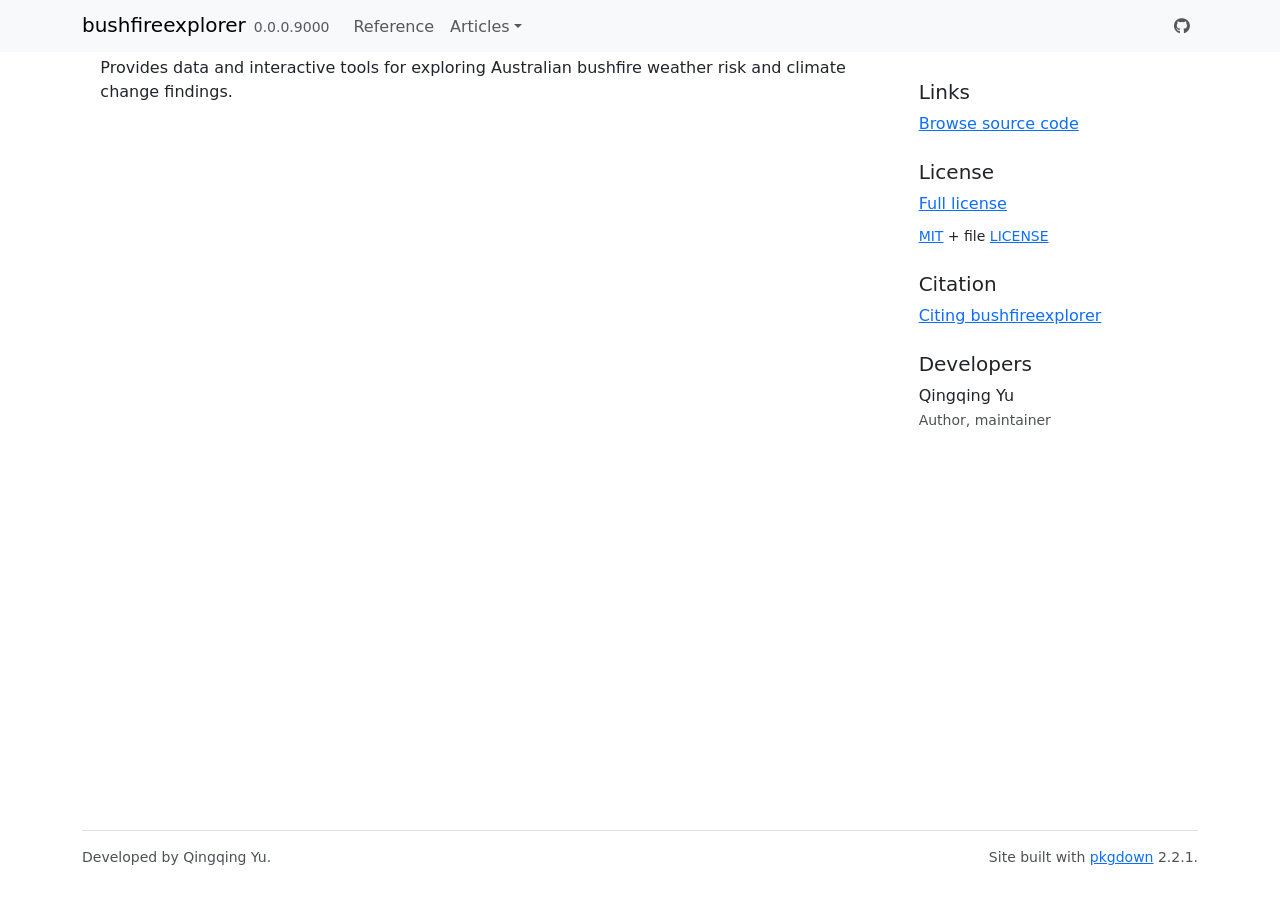
==== docs/index.html @ 9936b0f5 "Build pkgdown documentation website" ====
<!DOCTYPE html>
<!-- Generated by pkgdown: do not edit by hand --><html lang="en">
<head>
<meta http-equiv="Content-Type" content="text/html; charset=UTF-8">
<meta charset="utf-8">
<meta http-equiv="X-UA-Compatible" content="IE=edge">
<meta name="viewport" content="width=device-width, initial-scale=1, shrink-to-fit=no">
<title>Australian Bushfire Weather Risk Explorer • bushfireexplorer</title>
<script src="deps/jquery-3.6.0/jquery-3.6.0.min.js"></script><meta name="viewport" content="width=device-width, initial-scale=1, shrink-to-fit=no">
<link href="deps/bootstrap-5.3.1/bootstrap.min.css" rel="stylesheet">
<script src="deps/bootstrap-5.3.1/bootstrap.bundle.min.js"></script><link href="deps/font-awesome-6.5.2/css/all.min.css" rel="stylesheet">
<link href="deps/font-awesome-6.5.2/css/v4-shims.min.css" rel="stylesheet">
<script src="deps/headroom-0.11.0/headroom.min.js"></script><script src="deps/headroom-0.11.0/jQuery.headroom.min.js"></script><script src="deps/bootstrap-toc-1.0.1/bootstrap-toc.min.js"></script><script src="deps/clipboard.js-2.0.11/clipboard.min.js"></script><script src="deps/search-1.0.0/autocomplete.jquery.min.js"></script><script src="deps/search-1.0.0/fuse.min.js"></script><script src="deps/search-1.0.0/mark.min.js"></script><!-- pkgdown --><script src="pkgdown.js"></script><meta property="og:title" content="Australian Bushfire Weather Risk Explorer">
<meta name="description" content="Provides data and interactive tools for exploring Australian bushfire weather risk and climate change findings.">
<meta property="og:description" content="Provides data and interactive tools for exploring Australian bushfire weather risk and climate change findings.">
</head>
<body>
    <a href="#main" class="visually-hidden-focusable">Skip to contents</a>


    <nav class="navbar navbar-expand-lg fixed-top bg-light" data-bs-theme="light" aria-label="Site navigation"><div class="container">

    <a class="navbar-brand me-2" href="index.html">bushfireexplorer</a>

    <small class="nav-text text-muted me-auto" data-bs-toggle="tooltip" data-bs-placement="bottom" title="">0.0.0.9000</small>


    <button class="navbar-toggler" type="button" data-bs-toggle="collapse" data-bs-target="#navbar" aria-controls="navbar" aria-expanded="false" aria-label="Toggle navigation">
      <span class="navbar-toggler-icon"></span>
    </button>

    <div id="navbar" class="collapse navbar-collapse ms-3">
      <ul class="navbar-nav me-auto">
<li class="nav-item"><a class="nav-link" href="reference/index.html">Reference</a></li>
<li class="nav-item dropdown">
  <button class="nav-link dropdown-toggle" type="button" id="dropdown-articles" data-bs-toggle="dropdown" aria-expanded="false" aria-haspopup="true">Articles</button>
  <ul class="dropdown-menu" aria-labelledby="dropdown-articles">
<li><a class="dropdown-item" href="articles/exploring-bushfire-risk.html">Exploring Australian Bushfire Weather Risk</a></li>
  </ul>
</li>
      </ul>
<ul class="navbar-nav">
<li class="nav-item"><a class="external-link nav-link" href="https://github.com/ETC5523-2026/etc5523-assignment-4-qyuu0033-design" aria-label="GitHub"><span class="fa fa-github"></span></a></li>
      </ul>
</div>


  </div>
</nav><div class="container template-home">
<div class="row">
  <main id="main" class="col-md-9">
Provides data and interactive tools for exploring Australian bushfire weather risk and climate change findings.
  </main><aside class="col-md-3"><div class="links">
<h2 data-toc-skip>Links</h2>
<ul class="list-unstyled">
<li><a href="https://github.com/ETC5523-2026/etc5523-assignment-4-qyuu0033-design/" class="external-link">Browse source code</a></li>
</ul>
</div>

<div class="license">
<h2 data-toc-skip>License</h2>
<ul class="list-unstyled">
<li><a href="LICENSE.html">Full license</a></li>
<li><small><a href="https://opensource.org/licenses/mit-license.php" class="external-link">MIT</a> + file <a href="LICENSE-text.html">LICENSE</a></small></li>
</ul>
</div>


<div class="citation">
<h2 data-toc-skip>Citation</h2>
<ul class="list-unstyled">
<li><a href="authors.html#citation">Citing bushfireexplorer</a></li>
</ul>
</div>

<div class="developers">
<h2 data-toc-skip>Developers</h2>
<ul class="list-unstyled">
<li>Qingqing Yu <br><small class="roles"> Author, maintainer </small>   </li>
</ul>
</div>



  </aside>
</div>


    <footer><div class="pkgdown-footer-left">
  <p>Developed by Qingqing Yu.</p>
</div>

<div class="pkgdown-footer-right">
  <p>Site built with <a href="https://pkgdown.r-lib.org/" class="external-link">pkgdown</a> 2.2.1.</p>
</div>

    </footer>
</div>





  </body>
</html>
---- docs/deps/font-awesome-6.5.2/css/v4-shims.min.css ----
/*!
 * Font Awesome Free 6.5.2 by @fontawesome - https://fontawesome.com
 * License - https://fontawesome.com/license/free (Icons: CC BY 4.0, Fonts: SIL OFL 1.1, Code: MIT License)
 * Copyright 2024 Fonticons, Inc.
 */
.fa.fa-glass:before{content:"\f000"}.fa.fa-envelope-o{font-family:"Font Awesome 6 Free";font-weight:400}.fa.fa-envelope-o:before{content:"\f0e0"}.fa.fa-star-o{font-family:"Font Awesome 6 Free";font-weight:400}.fa.fa-star-o:before{content:"\f005"}.fa.fa-close:before,.fa.fa-remove:before{content:"\f00d"}.fa.fa-gear:before{content:"\f013"}.fa.fa-trash-o{font-family:"Font Awesome 6 Free";font-weight:400}.fa.fa-trash-o:before{content:"\f2ed"}.fa.fa-home:before{content:"\f015"}.fa.fa-file-o{font-family:"Font Awesome 6 Free";font-weight:400}.fa.fa-file-o:before{content:"\f15b"}.fa.fa-clock-o{font-family:"Font Awesome 6 Free";font-weight:400}.fa.fa-clock-o:before{content:"\f017"}.fa.fa-arrow-circle-o-down{font-family:"Font Awesome 6 Free";font-weight:400}.fa.fa-arrow-circle-o-down:before{content:"\f358"}.fa.fa-arrow-circle-o-up{font-family:"Font Awesome 6 Free";font-weight:400}.fa.fa-arrow-circle-o-up:before{content:"\f35b"}.fa.fa-play-circle-o{font-family:"Font Awesome 6 Free";font-weight:400}.fa.fa-play-circle-o:before{content:"\f144"}.fa.fa-repeat:before,.fa.fa-rotate-right:before{content:"\f01e"}.fa.fa-refresh:before{content:"\f021"}.fa.fa-list-alt{font-family:"Font Awesome 6 Free";font-weight:400}.fa.fa-list-alt:before{content:"\f022"}.fa.fa-dedent:before{content:"\f03b"}.fa.fa-video-camera:before{content:"\f03d"}.fa.fa-picture-o{font-family:"Font Awesome 6 Free";font-weight:400}.fa.fa-picture-o:before{content:"\f03e"}.fa.fa-photo{font-family:"Font Awesome 6 Free";font-weight:400}.fa.fa-photo:before{content:"\f03e"}.fa.fa-image{font-family:"Font Awesome 6 Free";font-weight:400}.fa.fa-image:before{content:"\f03e"}.fa.fa-map-marker:before{content:"\f3c5"}.fa.fa-pencil-square-o{font-family:"Font Awesome 6 Free";font-weight:400}.fa.fa-pencil-square-o:before{content:"\f044"}.fa.fa-edit{font-family:"Font Awesome 6 Free";font-weight:400}.fa.fa-edit:before{content:"\f044"}.fa.fa-share-square-o:before{content:"\f14d"}.fa.fa-check-square-o{font-family:"Font Awesome 6 Free";font-weight:400}.fa.fa-check-square-o:before{content:"\f14a"}.fa.fa-arrows:before{content:"\f0b2"}.fa.fa-times-circle-o{font-family:"Font Awesome 6 Free";font-weight:400}.fa.fa-times-circle-o:before{content:"\f057"}.fa.fa-check-circle-o{font-family:"Font Awesome 6 Free";font-weight:400}.fa.fa-check-circle-o:before{content:"\f058"}.fa.fa-mail-forward:before{content:"\f064"}.fa.fa-expand:before{content:"\f424"}.fa.fa-compress:before{content:"\f422"}.fa.fa-eye,.fa.fa-eye-slash{font-family:"Font Awesome 6 Free";font-weight:400}.fa.fa-warning:before{content:"\f071"}.fa.fa-calendar:before{content:"\f073"}.fa.fa-arrows-v:before{content:"\f338"}.fa.fa-arrows-h:before{content:"\f337"}.fa.fa-bar-chart-o:before,.fa.fa-bar-chart:before{content:"\e0e3"}.fa.fa-twitter-square{font-family:"Font Awesome 6 Brands";font-weight:400}.fa.fa-twitter-square:before{content:"\f081"}.fa.fa-facebook-square{font-family:"Font Awesome 6 Brands";font-weight:400}.fa.fa-facebook-square:before{content:"\f082"}.fa.fa-gears:before{content:"\f085"}.fa.fa-thumbs-o-up{font-family:"Font Awesome 6 Free";font-weight:400}.fa.fa-thumbs-o-up:before{content:"\f164"}.fa.fa-thumbs-o-down{font-family:"Font Awesome 6 Free";font-weight:400}.fa.fa-thumbs-o-down:before{content:"\f165"}.fa.fa-heart-o{font-family:"Font Awesome 6 Free";font-weight:400}.fa.fa-heart-o:before{content:"\f004"}.fa.fa-sign-out:before{content:"\f2f5"}.fa.fa-linkedin-square{font-family:"Font Awesome 6 Brands";font-weight:400}.fa.fa-linkedin-square:before{content:"\f08c"}.fa.fa-thumb-tack:before{content:"\f08d"}.fa.fa-external-link:before{content:"\f35d"}.fa.fa-sign-in:before{content:"\f2f6"}.fa.fa-github-square{font-family:"Font Awesome 6 Brands";font-weight:400}.fa.fa-github-square:before{content:"\f092"}.fa.fa-lemon-o{font-family:"Font Awesome 6 Free";font-weight:400}.fa.fa-lemon-o:before{content:"\f094"}.fa.fa-square-o{font-family:"Font Awesome 6 Free";font-weight:400}.fa.fa-square-o:before{content:"\f0c8"}.fa.fa-bookmark-o{font-family:"Font Awesome 6 Free";font-weight:400}.fa.fa-bookmark-o:before{content:"\f02e"}.fa.fa-facebook,.fa.fa-twitter{font-family:"Font Awesome 6 Brands";font-weight:400}.fa.fa-facebook:before{content:"\f39e"}.fa.fa-facebook-f{font-family:"Font Awesome 6 Brands";font-weight:400}.fa.fa-facebook-f:before{content:"\f39e"}.fa.fa-github{font-family:"Font Awesome 6 Brands";font-weight:400}.fa.fa-credit-card{font-family:"Font Awesome 6 Free";font-weight:400}.fa.fa-feed:before{content:"\f09e"}.fa.fa-hdd-o{font-family:"Font Awesome 6 Free";font-weight:400}.fa.fa-hdd-o:before{content:"\f0a0"}.fa.fa-hand-o-right{font-family:"Font Awesome 6 Free";font-weight:400}.fa.fa-hand-o-right:before{content:"\f0a4"}.fa.fa-hand-o-left{font-family:"Font Awesome 6 Free";font-weight:400}.fa.fa-hand-o-left:before{content:"\f0a5"}.fa.fa-hand-o-up{font-family:"Font Awesome 6 Free";font-weight:400}.fa.fa-hand-o-up:before{content:"\f0a6"}.fa.fa-hand-o-down{font-family:"Font Awesome 6 Free";font-weight:400}.fa.fa-hand-o-down:before{content:"\f0a7"}.fa.fa-globe:before{content:"\f57d"}.fa.fa-tasks:before{content:"\f828"}.fa.fa-arrows-alt:before{content:"\f31e"}.fa.fa-group:before{content:"\f0c0"}.fa.fa-chain:before{content:"\f0c1"}.fa.fa-cut:before{content:"\f0c4"}.fa.fa-files-o{font-family:"Font Awesome 6 Free";font-weight:400}.fa.fa-files-o:before{content:"\f0c5"}.fa.fa-floppy-o{font-family:"Font Awesome 6 Free";font-weight:400}.fa.fa-floppy-o:before{content:"\f0c7"}.fa.fa-save{font-family:"Font Awesome 6 Free";font-weight:400}.fa.fa-save:before{content:"\f0c7"}.fa.fa-navicon:before,.fa.fa-reorder:before{content:"\f0c9"}.fa.fa-magic:before{content:"\e2ca"}.fa.fa-pinterest,.fa.fa-pinterest-square{font-family:"Font Awesome 6 Brands";font-weight:400}.fa.fa-pinterest-square:before{content:"\f0d3"}.fa.fa-google-plus-square{font-family:"Font Awesome 6 Brands";font-weight:400}.fa.fa-google-plus-square:before{content:"\f0d4"}.fa.fa-google-plus{font-family:"Font Awesome 6 Brands";font-weight:400}.fa.fa-google-plus:before{content:"\f0d5"}.fa.fa-money:before{content:"\f3d1"}.fa.fa-unsorted:before{content:"\f0dc"}.fa.fa-sort-desc:before{content:"\f0dd"}.fa.fa-sort-asc:before{content:"\f0de"}.fa.fa-linkedin{font-family:"Font Awesome 6 Brands";font-weight:400}.fa.fa-linkedin:before{content:"\f0e1"}.fa.fa-rotate-left:before{content:"\f0e2"}.fa.fa-legal:before{content:"\f0e3"}.fa.fa-dashboard:before,.fa.fa-tachometer:before{content:"\f625"}.fa.fa-comment-o{font-family:"Font Awesome 6 Free";font-weight:400}.fa.fa-comment-o:before{content:"\f075"}.fa.fa-comments-o{font-family:"Font Awesome 6 Free";font-weight:400}.fa.fa-comments-o:before{content:"\f086"}.fa.fa-flash:before{content:"\f0e7"}.fa.fa-clipboard:before{content:"\f0ea"}.fa.fa-lightbulb-o{font-family:"Font Awesome 6 Free";font-weight:400}.fa.fa-lightbulb-o:before{content:"\f0eb"}.fa.fa-exchange:before{content:"\f362"}.fa.fa-cloud-download:before{content:"\f0ed"}.fa.fa-cloud-upload:before{content:"\f0ee"}.fa.fa-bell-o{font-family:"Font Awesome 6 Free";font-weight:400}.fa.fa-bell-o:before{content:"\f0f3"}.fa.fa-cutlery:before{content:"\f2e7"}.fa.fa-file-text-o{font-family:"Font Awesome 6 Free";font-weight:400}.fa.fa-file-text-o:before{content:"\f15c"}.fa.fa-building-o{font-family:"Font Awesome 6 Free";font-weight:400}.fa.fa-building-o:before{content:"\f1ad"}.fa.fa-hospital-o{font-family:"Font Awesome 6 Free";font-weight:400}.fa.fa-hospital-o:before{content:"\f0f8"}.fa.fa-tablet:before{content:"\f3fa"}.fa.fa-mobile-phone:before,.fa.fa-mobile:before{content:"\f3cd"}.fa.fa-circle-o{font-family:"Font Awesome 6 Free";font-weight:400}.fa.fa-circle-o:before{content:"\f111"}.fa.fa-mail-reply:before{content:"\f3e5"}.fa.fa-github-alt{font-family:"Font Awesome 6 Brands";font-weight:400}.fa.fa-folder-o{font-family:"Font Awesome 6 Free";font-weight:400}.fa.fa-folder-o:before{content:"\f07b"}.fa.fa-folder-open-o{font-family:"Font Awesome 6 Free";font-weight:400}.fa.fa-folder-open-o:before{content:"\f07c"}.fa.fa-smile-o{font-family:"Font Awesome 6 Free";font-weight:400}.fa.fa-smile-o:before{content:"\f118"}.fa.fa-frown-o{font-family:"Font Awesome 6 Free";font-weight:400}.fa.fa-frown-o:before{content:"\f119"}.fa.fa-meh-o{font-family:"Font Awesome 6 Free";font-weight:400}.fa.fa-meh-o:before{content:"\f11a"}.fa.fa-keyboard-o{font-family:"Font Awesome 6 Free";font-weight:400}.fa.fa-keyboard-o:before{content:"\f11c"}.fa.fa-flag-o{font-family:"Font Awesome 6 Free";font-weight:400}.fa.fa-flag-o:before{content:"\f024"}.fa.fa-mail-reply-all:before{content:"\f122"}.fa.fa-star-half-o{font-family:"Font Awesome 6 Free";font-weight:400}.fa.fa-star-half-o:before{content:"\f5c0"}.fa.fa-star-half-empty{font-family:"Font Awesome 6 Free";font-weight:400}.fa.fa-star-half-empty:before{content:"\f5c0"}.fa.fa-star-half-full{font-family:"Font Awesome 6 Free";font-weight:400}.fa.fa-star-half-full:before{content:"\f5c0"}.fa.fa-code-fork:before{content:"\f126"}.fa.fa-chain-broken:before,.fa.fa-unlink:before{content:"\f127"}.fa.fa-calendar-o{font-family:"Font Awesome 6 Free";font-weight:400}.fa.fa-calendar-o:before{content:"\f133"}.fa.fa-css3,.fa.fa-html5,.fa.fa-maxcdn{font-family:"Font Awesome 6 Brands";font-weight:400}.fa.fa-unlock-alt:before{content:"\f09c"}.fa.fa-minus-square-o{font-family:"Font Awesome 6 Free";font-weight:400}.fa.fa-minus-square-o:before{content:"\f146"}.fa.fa-level-up:before{content:"\f3bf"}.fa.fa-level-down:before{content:"\f3be"}.fa.fa-pencil-square:before{content:"\f14b"}.fa.fa-external-link-square:before{content:"\f360"}.fa.fa-compass{font-family:"Font Awesome 6 Free";font-weight:400}.fa.fa-caret-square-o-down{font-family:"Font Awesome 6 Free";font-weight:400}.fa.fa-caret-square-o-down:before{content:"\f150"}.fa.fa-toggle-down{font-family:"Font Awesome 6 Free";font-weight:400}.fa.fa-toggle-down:before{content:"\f150"}.fa.fa-caret-square-o-up{font-family:"Font Awesome 6 Free";font-weight:400}.fa.fa-caret-square-o-up:before{content:"\f151"}.fa.fa-toggle-up{font-family:"Font Awesome 6 Free";font-weight:400}.fa.fa-toggle-up:before{content:"\f151"}.fa.fa-caret-square-o-right{font-family:"Font Awesome 6 Free";font-weight:400}.fa.fa-caret-square-o-right:before{content:"\f152"}.fa.fa-toggle-right{font-family:"Font Awesome 6 Free";font-weight:400}.fa.fa-toggle-right:before{content:"\f152"}.fa.fa-eur:before,.fa.fa-euro:before{content:"\f153"}.fa.fa-gbp:before{content:"\f154"}.fa.fa-dollar:before,.fa.fa-usd:before{content:"\24"}.fa.fa-inr:before,.fa.fa-rupee:before{content:"\e1bc"}.fa.fa-cny:before,.fa.fa-jpy:before,.fa.fa-rmb:before,.fa.fa-yen:before{content:"\f157"}.fa.fa-rouble:before,.fa.fa-rub:before,.fa.fa-ruble:before{content:"\f158"}.fa.fa-krw:before,.fa.fa-won:before{content:"\f159"}.fa.fa-bitcoin,.fa.fa-btc{font-family:"Font Awesome 6 Brands";font-weight:400}.fa.fa-bitcoin:before{content:"\f15a"}.fa.fa-file-text:before{content:"\f15c"}.fa.fa-sort-alpha-asc:before{content:"\f15d"}.fa.fa-sort-alpha-desc:before{content:"\f881"}.fa.fa-sort-amount-asc:before{content:"\f884"}.fa.fa-sort-amount-desc:before{content:"\f160"}.fa.fa-sort-numeric-asc:before{content:"\f162"}.fa.fa-sort-numeric-desc:before{content:"\f886"}.fa.fa-youtube-square{font-family:"Font Awesome 6 Brands";font-weight:400}.fa.fa-youtube-square:before{content:"\f431"}.fa.fa-xing,.fa.fa-xing-square,.fa.fa-youtube{font-family:"Font Awesome 6 Brands";font-weight:400}.fa.fa-xing-square:before{content:"\f169"}.fa.fa-youtube-play{font-family:"Font Awesome 6 Brands";font-weight:400}.fa.fa-youtube-play:before{content:"\f167"}.fa.fa-adn,.fa.fa-bitbucket,.fa.fa-bitbucket-square,.fa.fa-dropbox,.fa.fa-flickr,.fa.fa-instagram,.fa.fa-stack-overflow{font-family:"Font Awesome 6 Brands";font-weight:400}.fa.fa-bitbucket-square:before{content:"\f171"}.fa.fa-tumblr,.fa.fa-tumblr-square{font-family:"Font Awesome 6 Brands";font-weight:400}.fa.fa-tumblr-square:before{content:"\f174"}.fa.fa-long-arrow-down:before{content:"\f309"}.fa.fa-long-arrow-up:before{content:"\f30c"}.fa.fa-long-arrow-left:before{content:"\f30a"}.fa.fa-long-arrow-right:before{content:"\f30b"}.fa.fa-android,.fa.fa-apple,.fa.fa-dribbble,.fa.fa-foursquare,.fa.fa-gittip,.fa.fa-gratipay,.fa.fa-linux,.fa.fa-skype,.fa.fa-trello,.fa.fa-windows{font-family:"Font Awesome 6 Brands";font-weight:400}.fa.fa-gittip:before{content:"\f184"}.fa.fa-sun-o{font-family:"Font Awesome 6 Free";font-weight:400}.fa.fa-sun-o:before{content:"\f185"}.fa.fa-moon-o{font-family:"Font Awesome 6 Free";font-weight:400}.fa.fa-moon-o:before{content:"\f186"}.fa.fa-pagelines,.fa.fa-renren,.fa.fa-stack-exchange,.fa.fa-vk,.fa.fa-weibo{font-family:"Font Awesome 6 Brands";font-weight:400}.fa.fa-arrow-circle-o-right{font-family:"Font Awesome 6 Free";font-weight:400}.fa.fa-arrow-circle-o-right:before{content:"\f35a"}.fa.fa-arrow-circle-o-left{font-family:"Font Awesome 6 Free";font-weight:400}.fa.fa-arrow-circle-o-left:before{content:"\f359"}.fa.fa-caret-square-o-left{font-family:"Font Awesome 6 Free";font-weight:400}.fa.fa-caret-square-o-left:before{content:"\f191"}.fa.fa-toggle-left{font-family:"Font Awesome 6 Free";font-weight:400}.fa.fa-toggle-left:before{content:"\f191"}.fa.fa-dot-circle-o{font-family:"Font Awesome 6 Free";font-weight:400}.fa.fa-dot-circle-o:before{content:"\f192"}.fa.fa-vimeo-square{font-family:"Font Awesome 6 Brands";font-weight:400}.fa.fa-vimeo-square:before{content:"\f194"}.fa.fa-try:before,.fa.fa-turkish-lira:before{content:"\e2bb"}.fa.fa-plus-square-o{font-family:"Font Awesome 6 Free";font-weight:400}.fa.fa-plus-square-o:before{content:"\f0fe"}.fa.fa-openid,.fa.fa-slack,.fa.fa-wordpress{font-family:"Font Awesome 6 Brands";font-weight:400}.fa.fa-bank:before,.fa.fa-institution:before{content:"\f19c"}.fa.fa-mortar-board:before{content:"\f19d"}.fa.fa-google,.fa.fa-reddit,.fa.fa-reddit-square,.fa.fa-yahoo{font-family:"Font Awesome 6 Brands";font-weight:400}.fa.fa-reddit-square:before{content:"\f1a2"}.fa.fa-behance,.fa.fa-behance-square,.fa.fa-delicious,.fa.fa-digg,.fa.fa-drupal,.fa.fa-joomla,.fa.fa-pied-piper-alt,.fa.fa-pied-piper-pp,.fa.fa-stumbleupon,.fa.fa-stumbleupon-circle{font-family:"Font Awesome 6 Brands";font-weight:400}.fa.fa-behance-square:before{content:"\f1b5"}.fa.fa-steam,.fa.fa-steam-square{font-family:"Font Awesome 6 Brands";font-weight:400}.fa.fa-steam-square:before{content:"\f1b7"}.fa.fa-automobile:before{content:"\f1b9"}.fa.fa-cab:before{content:"\f1ba"}.fa.fa-deviantart,.fa.fa-soundcloud,.fa.fa-spotify{font-family:"Font Awesome 6 Brands";font-weight:400}.fa.fa-file-pdf-o{font-family:"Font Awesome 6 Free";font-weight:400}.fa.fa-file-pdf-o:before{content:"\f1c1"}.fa.fa-file-word-o{font-family:"Font Awesome 6 Free";font-weight:400}.fa.fa-file-word-o:before{content:"\f1c2"}.fa.fa-file-excel-o{font-family:"Font Awesome 6 Free";font-weight:400}.fa.fa-file-excel-o:before{content:"\f1c3"}.fa.fa-file-powerpoint-o{font-family:"Font Awesome 6 Free";font-weight:400}.fa.fa-file-powerpoint-o:before{content:"\f1c4"}.fa.fa-file-image-o{font-family:"Font Awesome 6 Free";font-weight:400}.fa.fa-file-image-o:before{content:"\f1c5"}.fa.fa-file-photo-o{font-family:"Font Awesome 6 Free";font-weight:400}.fa.fa-file-photo-o:before{content:"\f1c5"}.fa.fa-file-picture-o{font-family:"Font Awesome 6 Free";font-weight:400}.fa.fa-file-picture-o:before{content:"\f1c5"}.fa.fa-file-archive-o{font-family:"Font Awesome 6 Free";font-weight:400}.fa.fa-file-archive-o:before{content:"\f1c6"}.fa.fa-file-zip-o{font-family:"Font Awesome 6 Free";font-weight:400}.fa.fa-file-zip-o:before{content:"\f1c6"}.fa.fa-file-audio-o{font-family:"Font Awesome 6 Free";font-weight:400}.fa.fa-file-audio-o:before{content:"\f1c7"}.fa.fa-file-sound-o{font-family:"Font Awesome 6 Free";font-weight:400}.fa.fa-file-sound-o:before{content:"\f1c7"}.fa.fa-file-video-o{font-family:"Font Awesome 6 Free";font-weight:400}.fa.fa-file-video-o:before{content:"\f1c8"}.fa.fa-file-movie-o{font-family:"Font Awesome 6 Free";font-weight:400}.fa.fa-file-movie-o:before{content:"\f1c8"}.fa.fa-file-code-o{font-family:"Font Awesome 6 Free";font-weight:400}.fa.fa-file-code-o:before{content:"\f1c9"}.fa.fa-codepen,.fa.fa-jsfiddle,.fa.fa-vine{font-family:"Font Awesome 6 Brands";font-weight:400}.fa.fa-life-bouy:before,.fa.fa-life-buoy:before,.fa.fa-life-saver:before,.fa.fa-support:before{content:"\f1cd"}.fa.fa-circle-o-notch:before{content:"\f1ce"}.fa.fa-ra,.fa.fa-rebel{font-family:"Font Awesome 6 Brands";font-weight:400}.fa.fa-ra:before{content:"\f1d0"}.fa.fa-resistance{font-family:"Font Awesome 6 Brands";font-weight:400}.fa.fa-resistance:before{content:"\f1d0"}.fa.fa-empire,.fa.fa-ge{font-family:"Font Awesome 6 Brands";font-weight:400}.fa.fa-ge:before{content:"\f1d1"}.fa.fa-git-square{font-family:"Font Awesome 6 Brands";font-weight:400}.fa.fa-git-square:before{content:"\f1d2"}.fa.fa-git,.fa.fa-hacker-news,.fa.fa-y-combinator-square{font-family:"Font Awesome 6 Brands";font-weight:400}.fa.fa-y-combinator-square:before{content:"\f1d4"}.fa.fa-yc-square{font-family:"Font Awesome 6 Brands";font-weight:400}.fa.fa-yc-square:before{content:"\f1d4"}.fa.fa-qq,.fa.fa-tencent-weibo,.fa.fa-wechat,.fa.fa-weixin{font-family:"Font Awesome 6 Brands";font-weight:400}.fa.fa-wechat:before{content:"\f1d7"}.fa.fa-send:before{content:"\f1d8"}.fa.fa-paper-plane-o{font-family:"Font Awesome 6 Free";font-weight:400}.fa.fa-paper-plane-o:before{content:"\f1d8"}.fa.fa-send-o{font-family:"Font Awesome 6 Free";font-weight:400}.fa.fa-send-o:before{content:"\f1d8"}.fa.fa-circle-thin{font-family:"Font Awesome 6 Free";font-weight:400}.fa.fa-circle-thin:before{content:"\f111"}.fa.fa-header:before{content:"\f1dc"}.fa.fa-futbol-o{font-family:"Font Awesome 6 Free";font-weight:400}.fa.fa-futbol-o:before{content:"\f1e3"}.fa.fa-soccer-ball-o{font-family:"Font Awesome 6 Free";font-weight:400}.fa.fa-soccer-ball-o:before{content:"\f1e3"}.fa.fa-slideshare,.fa.fa-twitch,.fa.fa-yelp{font-family:"Font Awesome 6 Brands";font-weight:400}.fa.fa-newspaper-o{font-family:"Font Awesome 6 Free";font-weight:400}.fa.fa-newspaper-o:before{content:"\f1ea"}.fa.fa-cc-amex,.fa.fa-cc-discover,.fa.fa-cc-mastercard,.fa.fa-cc-paypal,.fa.fa-cc-stripe,.fa.fa-cc-visa,.fa.fa-google-wallet,.fa.fa-paypal{font-family:"Font Awesome 6 Brands";font-weight:400}.fa.fa-bell-slash-o{font-family:"Font Awesome 6 Free";font-weight:400}.fa.fa-bell-slash-o:before{content:"\f1f6"}.fa.fa-trash:before{content:"\f2ed"}.fa.fa-copyright{font-family:"Font Awesome 6 Free";font-weight:400}.fa.fa-eyedropper:before{content:"\f1fb"}.fa.fa-area-chart:before{content:"\f1fe"}.fa.fa-pie-chart:before{content:"\f200"}.fa.fa-line-chart:before{content:"\f201"}.fa.fa-lastfm,.fa.fa-lastfm-square{font-family:"Font Awesome 6 Brands";font-weight:400}.fa.fa-lastfm-square:before{content:"\f203"}.fa.fa-angellist,.fa.fa-ioxhost{font-family:"Font Awesome 6 Brands";font-weight:400}.fa.fa-cc{font-family:"Font Awesome 6 Free";font-weight:400}.fa.fa-cc:before{content:"\f20a"}.fa.fa-ils:before,.fa.fa-shekel:before,.fa.fa-sheqel:before{content:"\f20b"}.fa.fa-buysellads,.fa.fa-connectdevelop,.fa.fa-dashcube,.fa.fa-forumbee,.fa.fa-leanpub,.fa.fa-sellsy,.fa.fa-shirtsinbulk,.fa.fa-simplybuilt,.fa.fa-skyatlas{font-family:"Font Awesome 6 Brands";font-weight:400}.fa.fa-diamond{font-family:"Font Awesome 6 Free";font-weight:400}.fa.fa-diamond:before{content:"\f3a5"}.fa.fa-intersex:before,.fa.fa-transgender:before{content:"\f224"}.fa.fa-transgender-alt:before{content:"\f225"}.fa.fa-facebook-official{font-family:"Font Awesome 6 Brands";font-weight:400}.fa.fa-facebook-official:before{content:"\f09a"}.fa.fa-pinterest-p,.fa.fa-whatsapp{font-family:"Font Awesome 6 Brands";font-weight:400}.fa.fa-hotel:before{content:"\f236"}.fa.fa-medium,.fa.fa-viacoin,.fa.fa-y-combinator,.fa.fa-yc{font-family:"Font Awesome 6 Brands";font-weight:400}.fa.fa-yc:before{content:"\f23b"}.fa.fa-expeditedssl,.fa.fa-opencart,.fa.fa-optin-monster{font-family:"Font Awesome 6 Brands";font-weight:400}.fa.fa-battery-4:before,.fa.fa-battery:before{content:"\f240"}.fa.fa-battery-3:before{content:"\f241"}.fa.fa-battery-2:before{content:"\f242"}.fa.fa-battery-1:before{content:"\f243"}.fa.fa-battery-0:before{content:"\f244"}.fa.fa-object-group,.fa.fa-object-ungroup,.fa.fa-sticky-note-o{font-family:"Font Awesome 6 Free";font-weight:400}.fa.fa-sticky-note-o:before{content:"\f249"}.fa.fa-cc-diners-club,.fa.fa-cc-jcb{font-family:"Font Awesome 6 Brands";font-weight:400}.fa.fa-clone{font-family:"Font Awesome 6 Free";font-weight:400}.fa.fa-hourglass-o:before{content:"\f254"}.fa.fa-hourglass-1:before{content:"\f251"}.fa.fa-hourglass-2:before{content:"\f252"}.fa.fa-hourglass-3:before{content:"\f253"}.fa.fa-hand-rock-o{font-family:"Font Awesome 6 Free";font-weight:400}.fa.fa-hand-rock-o:before{content:"\f255"}.fa.fa-hand-grab-o{font-family:"Font Awesome 6 Free";font-weight:400}.fa.fa-hand-grab-o:before{content:"\f255"}.fa.fa-hand-paper-o{font-family:"Font Awesome 6 Free";font-weight:400}.fa.fa-hand-paper-o:before{content:"\f256"}.fa.fa-hand-stop-o{font-family:"Font Awesome 6 Free";font-weight:400}.fa.fa-hand-stop-o:before{content:"\f256"}.fa.fa-hand-scissors-o{font-family:"Font Awesome 6 Free";font-weight:400}.fa.fa-hand-scissors-o:before{content:"\f257"}.fa.fa-hand-lizard-o{font-family:"Font Awesome 6 Free";font-weight:400}.fa.fa-hand-lizard-o:before{content:"\f258"}.fa.fa-hand-spock-o{font-family:"Font Awesome 6 Free";font-weight:400}.fa.fa-hand-spock-o:before{content:"\f259"}.fa.fa-hand-pointer-o{font-family:"Font Awesome 6 Free";font-weight:400}.fa.fa-hand-pointer-o:before{content:"\f25a"}.fa.fa-hand-peace-o{font-family:"Font Awesome 6 Free";font-weight:400}.fa.fa-hand-peace-o:before{content:"\f25b"}.fa.fa-registered{font-family:"Font Awesome 6 Free";font-weight:400}.fa.fa-creative-commons,.fa.fa-gg,.fa.fa-gg-circle,.fa.fa-odnoklassniki,.fa.fa-odnoklassniki-square{font-family:"Font Awesome 6 Brands";font-weight:400}.fa.fa-odnoklassniki-square:before{content:"\f264"}.fa.fa-chrome,.fa.fa-firefox,.fa.fa-get-pocket,.fa.fa-internet-explorer,.fa.fa-opera,.fa.fa-safari,.fa.fa-wikipedia-w{font-family:"Font Awesome 6 Brands";font-weight:400}.fa.fa-television:before{content:"\f26c"}.fa.fa-500px,.fa.fa-amazon,.fa.fa-contao{font-family:"Font Awesome 6 Brands";font-weight:400}.fa.fa-calendar-plus-o{font-family:"Font Awesome 6 Free";font-weight:400}.fa.fa-calendar-plus-o:before{content:"\f271"}.fa.fa-calendar-minus-o{font-family:"Font Awesome 6 Free";font-weight:400}.fa.fa-calendar-minus-o:before{content:"\f272"}.fa.fa-calendar-times-o{font-family:"Font Awesome 6 Free";font-weight:400}.fa.fa-calendar-times-o:before{content:"\f273"}.fa.fa-calendar-check-o{font-family:"Font Awesome 6 Free";font-weight:400}.fa.fa-calendar-check-o:before{content:"\f274"}.fa.fa-map-o{font-family:"Font Awesome 6 Free";font-weight:400}.fa.fa-map-o:before{content:"\f279"}.fa.fa-commenting:before{content:"\f4ad"}.fa.fa-commenting-o{font-family:"Font Awesome 6 Free";font-weight:400}.fa.fa-commenting-o:before{content:"\f4ad"}.fa.fa-houzz,.fa.fa-vimeo{font-family:"Font Awesome 6 Brands";font-weight:400}.fa.fa-vimeo:before{content:"\f27d"}.fa.fa-black-tie,.fa.fa-edge,.fa.fa-fonticons,.fa.fa-reddit-alien{font-family:"Font Awesome 6 Brands";font-weight:400}.fa.fa-credit-card-alt:before{content:"\f09d"}.fa.fa-codiepie,.fa.fa-fort-awesome,.fa.fa-mixcloud,.fa.fa-modx,.fa.fa-product-hunt,.fa.fa-scribd,.fa.fa-usb{font-family:"Font Awesome 6 Brands";font-weight:400}.fa.fa-pause-circle-o{font-family:"Font Awesome 6 Free";font-weight:400}.fa.fa-pause-circle-o:before{content:"\f28b"}.fa.fa-stop-circle-o{font-family:"Font Awesome 6 Free";font-weight:400}.fa.fa-stop-circle-o:before{content:"\f28d"}.fa.fa-bluetooth,.fa.fa-bluetooth-b,.fa.fa-envira,.fa.fa-gitlab,.fa.fa-wheelchair-alt,.fa.fa-wpbeginner,.fa.fa-wpforms{font-family:"Font Awesome 6 Brands";font-weight:400}.fa.fa-wheelchair-alt:before{content:"\f368"}.fa.fa-question-circle-o{font-family:"Font Awesome 6 Free";font-weight:400}.fa.fa-question-circle-o:before{content:"\f059"}.fa.fa-volume-control-phone:before{content:"\f2a0"}.fa.fa-asl-interpreting:before{content:"\f2a3"}.fa.fa-deafness:before,.fa.fa-hard-of-hearing:before{content:"\f2a4"}.fa.fa-glide,.fa.fa-glide-g{font-family:"Font Awesome 6 Brands";font-weight:400}.fa.fa-signing:before{content:"\f2a7"}.fa.fa-viadeo,.fa.fa-viadeo-square{font-family:"Font Awesome 6 Brands";font-weight:400}.fa.fa-viadeo-square:before{content:"\f2aa"}.fa.fa-snapchat,.fa.fa-snapchat-ghost{font-family:"Font Awesome 6 Brands";font-weight:400}.fa.fa-snapchat-ghost:before{content:"\f2ab"}.fa.fa-snapchat-square{font-family:"Font Awesome 6 Brands";font-weight:400}.fa.fa-snapchat-square:before{content:"\f2ad"}.fa.fa-first-order,.fa.fa-google-plus-official,.fa.fa-pied-piper,.fa.fa-themeisle,.fa.fa-yoast{font-family:"Font Awesome 6 Brands";font-weight:400}.fa.fa-google-plus-official:before{content:"\f2b3"}.fa.fa-google-plus-circle{font-family:"Font Awesome 6 Brands";font-weight:400}.fa.fa-google-plus-circle:before{content:"\f2b3"}.fa.fa-fa,.fa.fa-font-awesome{font-family:"Font Awesome 6 Brands";font-weight:400}.fa.fa-fa:before{content:"\f2b4"}.fa.fa-handshake-o{font-family:"Font Awesome 6 Free";font-weight:400}.fa.fa-handshake-o:before{content:"\f2b5"}.fa.fa-envelope-open-o{font-family:"Font Awesome 6 Free";font-weight:400}.fa.fa-envelope-open-o:before{content:"\f2b6"}.fa.fa-linode{font-family:"Font Awesome 6 Brands";font-weight:400}.fa.fa-address-book-o{font-family:"Font Awesome 6 Free";font-weight:400}.fa.fa-address-book-o:before{content:"\f2b9"}.fa.fa-vcard:before{content:"\f2bb"}.fa.fa-address-card-o{font-family:"Font Awesome 6 Free";font-weight:400}.fa.fa-address-card-o:before{content:"\f2bb"}.fa.fa-vcard-o{font-family:"Font Awesome 6 Free";font-weight:400}.fa.fa-vcard-o:before{content:"\f2bb"}.fa.fa-user-circle-o{font-family:"Font Awesome 6 Free";font-weight:400}.fa.fa-user-circle-o:before{content:"\f2bd"}.fa.fa-user-o{font-family:"Font Awesome 6 Free";font-weight:400}.fa.fa-user-o:before{content:"\f007"}.fa.fa-id-badge{font-family:"Font Awesome 6 Free";font-weight:400}.fa.fa-drivers-license:before{content:"\f2c2"}.fa.fa-id-card-o{font-family:"Font Awesome 6 Free";font-weight:400}.fa.fa-id-card-o:before{content:"\f2c2"}.fa.fa-drivers-license-o{font-family:"Font Awesome 6 Free";font-weight:400}.fa.fa-drivers-license-o:before{content:"\f2c2"}.fa.fa-free-code-camp,.fa.fa-quora,.fa.fa-telegram{font-family:"Font Awesome 6 Brands";font-weight:400}.fa.fa-thermometer-4:before,.fa.fa-thermometer:before{content:"\f2c7"}.fa.fa-thermometer-3:before{content:"\f2c8"}.fa.fa-thermometer-2:before{content:"\f2c9"}.fa.fa-thermometer-1:before{content:"\f2ca"}.fa.fa-thermometer-0:before{content:"\f2cb"}.fa.fa-bathtub:before,.fa.fa-s15:before{content:"\f2cd"}.fa.fa-window-maximize,.fa.fa-window-restore{font-family:"Font Awesome 6 Free";font-weight:400}.fa.fa-times-rectangle:before{content:"\f410"}.fa.fa-window-close-o{font-family:"Font Awesome 6 Free";font-weight:400}.fa.fa-window-close-o:before{content:"\f410"}.fa.fa-times-rectangle-o{font-family:"Font Awesome 6 Free";font-weight:400}.fa.fa-times-rectangle-o:before{content:"\f410"}.fa.fa-bandcamp,.fa.fa-eercast,.fa.fa-etsy,.fa.fa-grav,.fa.fa-imdb,.fa.fa-ravelry{font-family:"Font Awesome 6 Brands";font-weight:400}.fa.fa-eercast:before{content:"\f2da"}.fa.fa-snowflake-o{font-family:"Font Awesome 6 Free";font-weight:400}.fa.fa-snowflake-o:before{content:"\f2dc"}.fa.fa-meetup,.fa.fa-superpowers,.fa.fa-wpexplorer{font-family:"Font Awesome 6 Brands";font-weight:400}
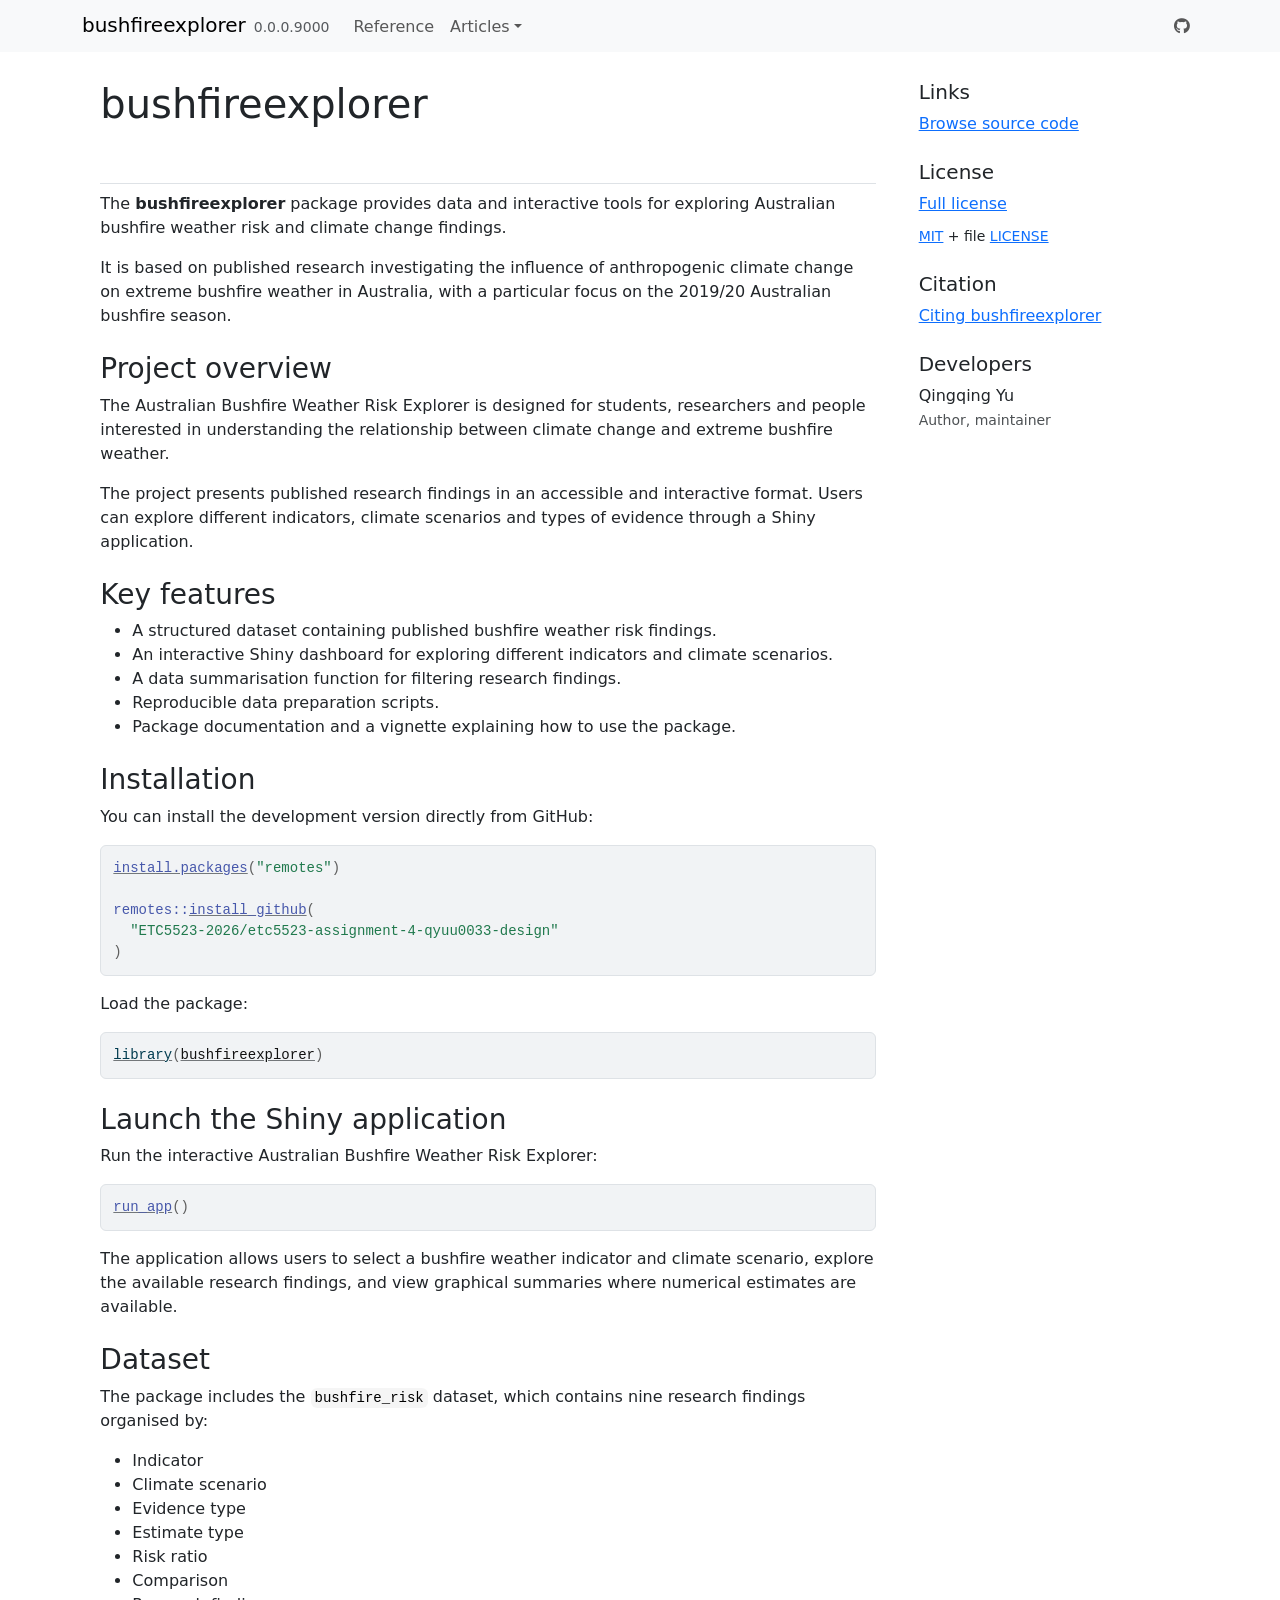
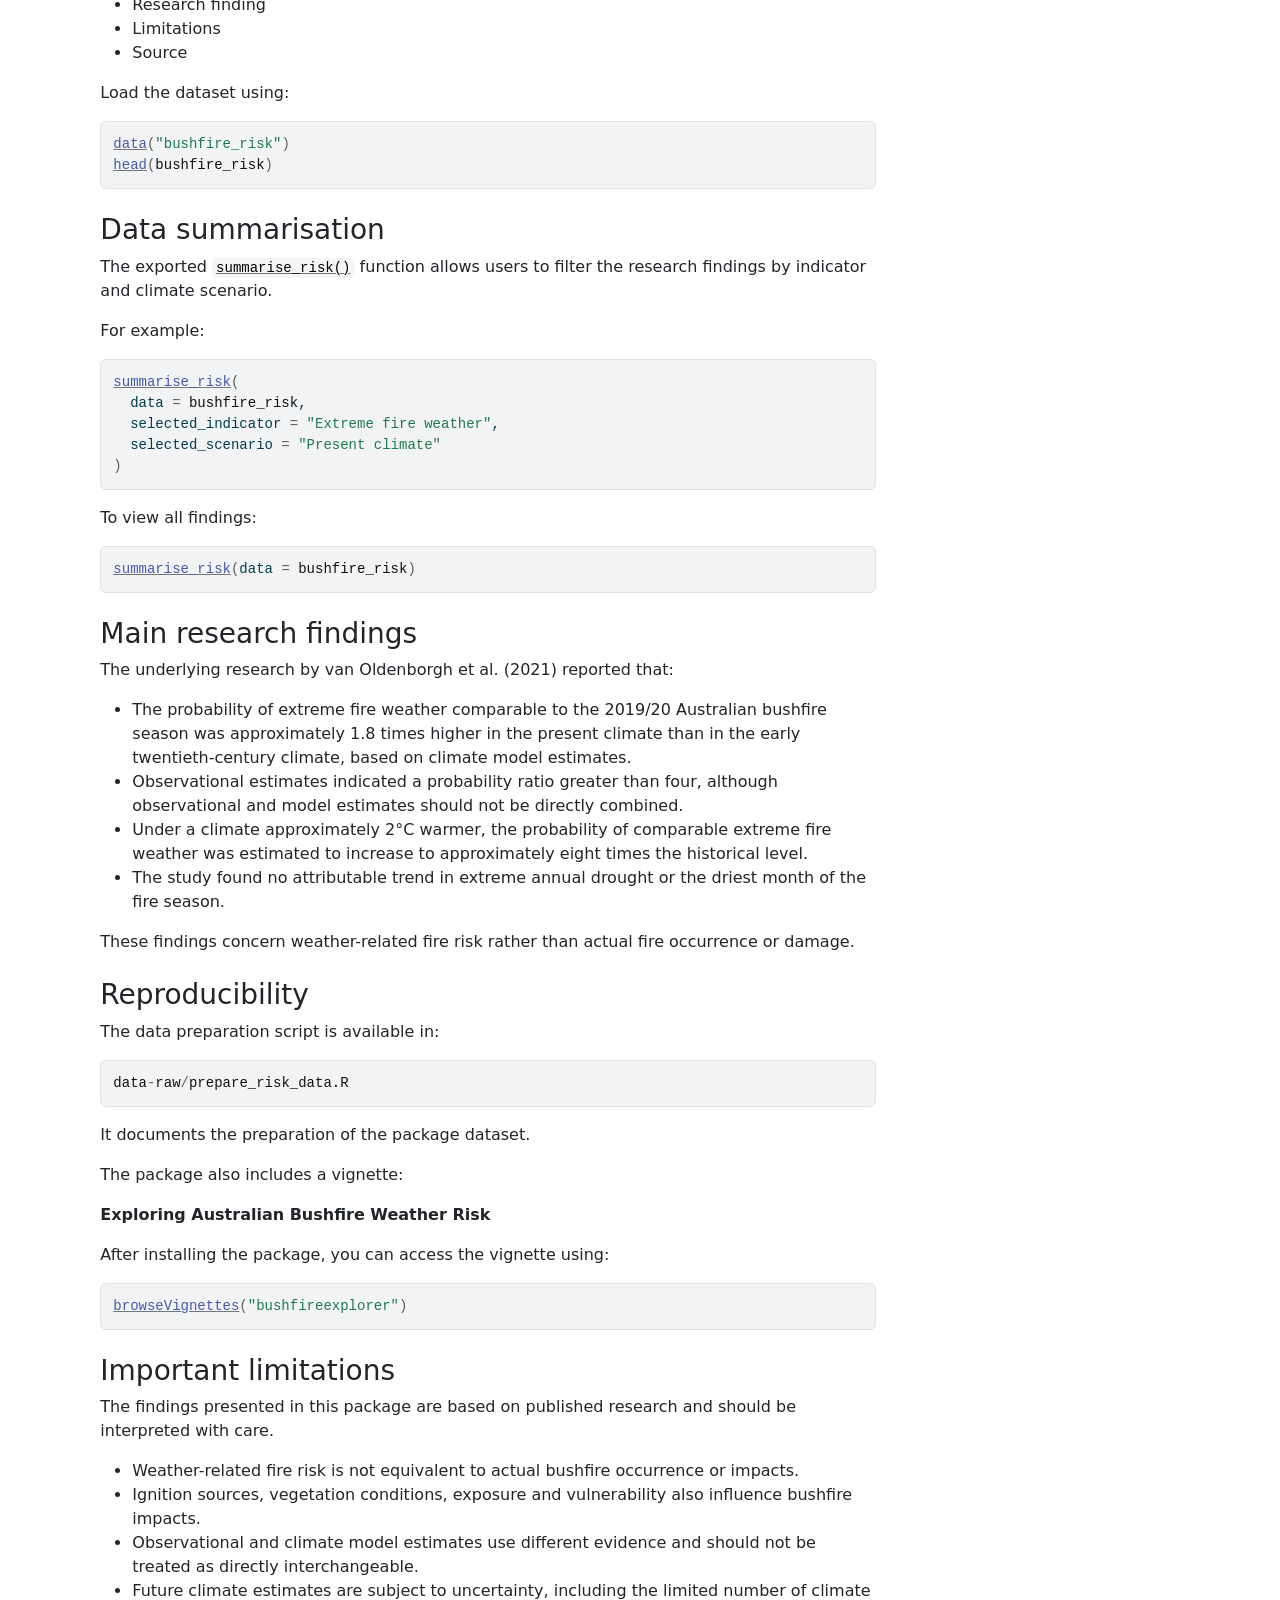
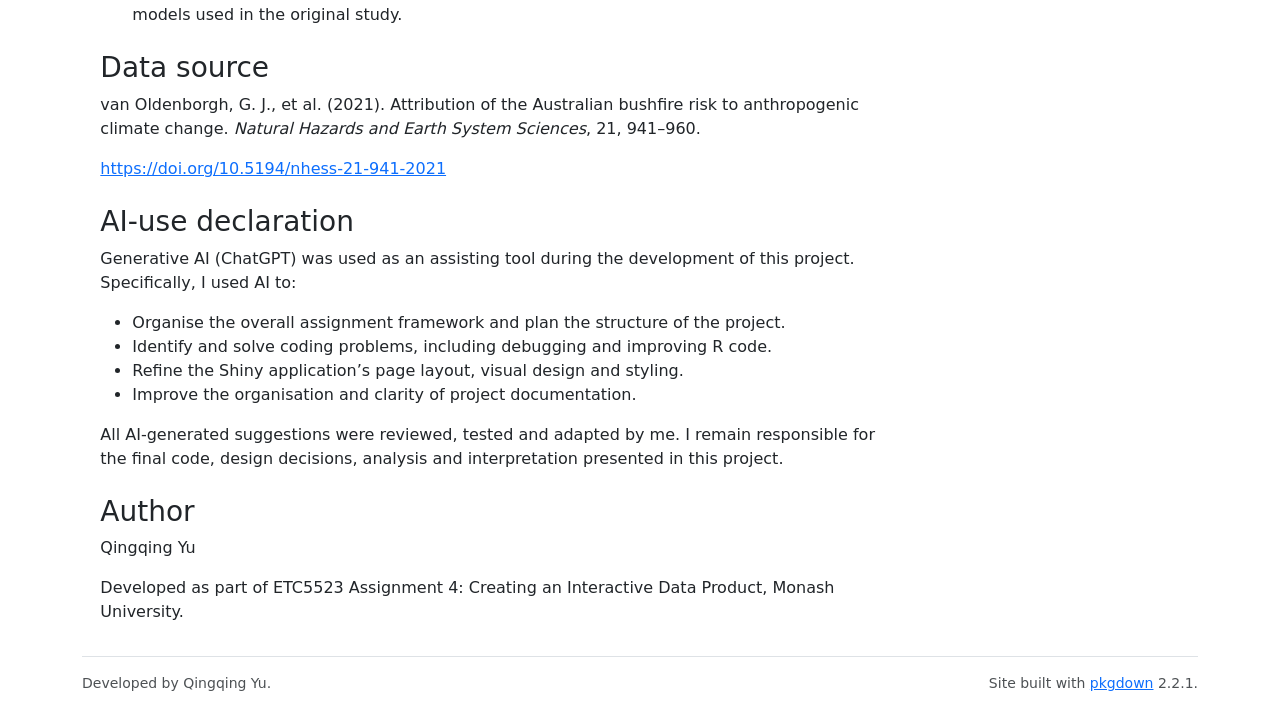
==== commit f7954039: "Add README and improve pkgdown homepage" ====
--- a/docs/index.html
+++ b/docs/index.html
@@ -48,8 +48,147 @@
   </div>
 </nav><div class="container template-home">
 <div class="row">
-  <main id="main" class="col-md-9">
-Provides data and interactive tools for exploring Australian bushfire weather risk and climate change findings.
+  <main id="main" class="col-md-9"><div class="section level1">
+<div class="page-header"><h1 id="bushfireexplorer">bushfireexplorer<a class="anchor" aria-label="anchor" href="#bushfireexplorer"></a>
+</h1></div>
+<!-- badges: start -->
+<!-- badges: end -->
+<p>The <strong>bushfireexplorer</strong> package provides data and interactive tools for exploring Australian bushfire weather risk and climate change findings.</p>
+<p>It is based on published research investigating the influence of anthropogenic climate change on extreme bushfire weather in Australia, with a particular focus on the 2019/20 Australian bushfire season.</p>
+<div class="section level2">
+<h2 id="project-overview">Project overview<a class="anchor" aria-label="anchor" href="#project-overview"></a>
+</h2>
+<p>The Australian Bushfire Weather Risk Explorer is designed for students, researchers and people interested in understanding the relationship between climate change and extreme bushfire weather.</p>
+<p>The project presents published research findings in an accessible and interactive format. Users can explore different indicators, climate scenarios and types of evidence through a Shiny application.</p>
+</div>
+<div class="section level2">
+<h2 id="key-features">Key features<a class="anchor" aria-label="anchor" href="#key-features"></a>
+</h2>
+<ul>
+<li>A structured dataset containing published bushfire weather risk findings.</li>
+<li>An interactive Shiny dashboard for exploring different indicators and climate scenarios.</li>
+<li>A data summarisation function for filtering research findings.</li>
+<li>Reproducible data preparation scripts.</li>
+<li>Package documentation and a vignette explaining how to use the package.</li>
+</ul>
+</div>
+<div class="section level2">
+<h2 id="installation">Installation<a class="anchor" aria-label="anchor" href="#installation"></a>
+</h2>
+<p>You can install the development version directly from GitHub:</p>
+<div class="sourceCode" id="cb1"><pre class="downlit sourceCode r">
+<code class="sourceCode R"><span><span class="fu"><a href="https://rdrr.io/r/utils/install.packages.html" class="external-link">install.packages</a></span><span class="op">(</span><span class="st">"remotes"</span><span class="op">)</span></span>
+<span></span>
+<span><span class="fu">remotes</span><span class="fu">::</span><span class="fu"><a href="https://remotes.r-lib.org/reference/install_github.html" class="external-link">install_github</a></span><span class="op">(</span></span>
+<span>  <span class="st">"ETC5523-2026/etc5523-assignment-4-qyuu0033-design"</span></span>
+<span><span class="op">)</span></span></code></pre></div>
+<p>Load the package:</p>
+<div class="sourceCode" id="cb2"><pre class="downlit sourceCode r">
+<code class="sourceCode R"><span><span class="kw"><a href="https://rdrr.io/r/base/library.html" class="external-link">library</a></span><span class="op">(</span><span class="va"><a href="https://etc5523-2026.github.io/etc5523-assignment-4-qyuu0033-design/">bushfireexplorer</a></span><span class="op">)</span></span></code></pre></div>
+</div>
+<div class="section level2">
+<h2 id="launch-the-shiny-application">Launch the Shiny application<a class="anchor" aria-label="anchor" href="#launch-the-shiny-application"></a>
+</h2>
+<p>Run the interactive Australian Bushfire Weather Risk Explorer:</p>
+<div class="sourceCode" id="cb3"><pre class="downlit sourceCode r">
+<code class="sourceCode R"><span><span class="fu"><a href="reference/run_app.html">run_app</a></span><span class="op">(</span><span class="op">)</span></span></code></pre></div>
+<p>The application allows users to select a bushfire weather indicator and climate scenario, explore the available research findings, and view graphical summaries where numerical estimates are available.</p>
+</div>
+<div class="section level2">
+<h2 id="dataset">Dataset<a class="anchor" aria-label="anchor" href="#dataset"></a>
+</h2>
+<p>The package includes the <code>bushfire_risk</code> dataset, which contains nine research findings organised by:</p>
+<ul>
+<li>Indicator</li>
+<li>Climate scenario</li>
+<li>Evidence type</li>
+<li>Estimate type</li>
+<li>Risk ratio</li>
+<li>Comparison</li>
+<li>Research finding</li>
+<li>Limitations</li>
+<li>Source</li>
+</ul>
+<p>Load the dataset using:</p>
+<div class="sourceCode" id="cb4"><pre class="downlit sourceCode r">
+<code class="sourceCode R"><span><span class="fu"><a href="https://rdrr.io/r/utils/data.html" class="external-link">data</a></span><span class="op">(</span><span class="st">"bushfire_risk"</span><span class="op">)</span></span>
+<span><span class="fu"><a href="https://rdrr.io/r/utils/head.html" class="external-link">head</a></span><span class="op">(</span><span class="va">bushfire_risk</span><span class="op">)</span></span></code></pre></div>
+</div>
+<div class="section level2">
+<h2 id="data-summarisation">Data summarisation<a class="anchor" aria-label="anchor" href="#data-summarisation"></a>
+</h2>
+<p>The exported <code><a href="reference/summarise_risk.html">summarise_risk()</a></code> function allows users to filter the research findings by indicator and climate scenario.</p>
+<p>For example:</p>
+<div class="sourceCode" id="cb5"><pre class="downlit sourceCode r">
+<code class="sourceCode R"><span><span class="fu"><a href="reference/summarise_risk.html">summarise_risk</a></span><span class="op">(</span></span>
+<span>  data <span class="op">=</span> <span class="va">bushfire_risk</span>,</span>
+<span>  selected_indicator <span class="op">=</span> <span class="st">"Extreme fire weather"</span>,</span>
+<span>  selected_scenario <span class="op">=</span> <span class="st">"Present climate"</span></span>
+<span><span class="op">)</span></span></code></pre></div>
+<p>To view all findings:</p>
+<div class="sourceCode" id="cb6"><pre class="downlit sourceCode r">
+<code class="sourceCode R"><span><span class="fu"><a href="reference/summarise_risk.html">summarise_risk</a></span><span class="op">(</span>data <span class="op">=</span> <span class="va">bushfire_risk</span><span class="op">)</span></span></code></pre></div>
+</div>
+<div class="section level2">
+<h2 id="main-research-findings">Main research findings<a class="anchor" aria-label="anchor" href="#main-research-findings"></a>
+</h2>
+<p>The underlying research by van Oldenborgh et al. (2021) reported that:</p>
+<ul>
+<li>The probability of extreme fire weather comparable to the 2019/20 Australian bushfire season was approximately 1.8 times higher in the present climate than in the early twentieth-century climate, based on climate model estimates.</li>
+<li>Observational estimates indicated a probability ratio greater than four, although observational and model estimates should not be directly combined.</li>
+<li>Under a climate approximately 2°C warmer, the probability of comparable extreme fire weather was estimated to increase to approximately eight times the historical level.</li>
+<li>The study found no attributable trend in extreme annual drought or the driest month of the fire season.</li>
+</ul>
+<p>These findings concern weather-related fire risk rather than actual fire occurrence or damage.</p>
+</div>
+<div class="section level2">
+<h2 id="reproducibility">Reproducibility<a class="anchor" aria-label="anchor" href="#reproducibility"></a>
+</h2>
+<p>The data preparation script is available in:</p>
+<pre class="text"><code><span><span class="va">data</span><span class="op">-</span><span class="va">raw</span><span class="op">/</span><span class="va">prepare_risk_data.R</span></span></code></pre>
+<p>It documents the preparation of the package dataset.</p>
+<p>The package also includes a vignette:</p>
+<p><strong>Exploring Australian Bushfire Weather Risk</strong></p>
+<p>After installing the package, you can access the vignette using:</p>
+<div class="sourceCode" id="cb8"><pre class="downlit sourceCode r">
+<code class="sourceCode R"><span><span class="fu"><a href="https://rdrr.io/r/utils/browseVignettes.html" class="external-link">browseVignettes</a></span><span class="op">(</span><span class="st">"bushfireexplorer"</span><span class="op">)</span></span></code></pre></div>
+</div>
+<div class="section level2">
+<h2 id="important-limitations">Important limitations<a class="anchor" aria-label="anchor" href="#important-limitations"></a>
+</h2>
+<p>The findings presented in this package are based on published research and should be interpreted with care.</p>
+<ul>
+<li>Weather-related fire risk is not equivalent to actual bushfire occurrence or impacts.</li>
+<li>Ignition sources, vegetation conditions, exposure and vulnerability also influence bushfire impacts.</li>
+<li>Observational and climate model estimates use different evidence and should not be treated as directly interchangeable.</li>
+<li>Future climate estimates are subject to uncertainty, including the limited number of climate models used in the original study.</li>
+</ul>
+</div>
+<div class="section level2">
+<h2 id="data-source">Data source<a class="anchor" aria-label="anchor" href="#data-source"></a>
+</h2>
+<p>van Oldenborgh, G. J., et al. (2021). Attribution of the Australian bushfire risk to anthropogenic climate change. <em>Natural Hazards and Earth System Sciences</em>, 21, 941–960.</p>
+<p><a href="https://doi.org/10.5194/nhess-21-941-2021" class="external-link uri">https://doi.org/10.5194/nhess-21-941-2021</a></p>
+</div>
+<div class="section level2">
+<h2 id="ai-use-declaration">AI-use declaration<a class="anchor" aria-label="anchor" href="#ai-use-declaration"></a>
+</h2>
+<p>Generative AI (ChatGPT) was used as an assisting tool during the development of this project. Specifically, I used AI to:</p>
+<ul>
+<li>Organise the overall assignment framework and plan the structure of the project.</li>
+<li>Identify and solve coding problems, including debugging and improving R code.</li>
+<li>Refine the Shiny application’s page layout, visual design and styling.</li>
+<li>Improve the organisation and clarity of project documentation.</li>
+</ul>
+<p>All AI-generated suggestions were reviewed, tested and adapted by me. I remain responsible for the final code, design decisions, analysis and interpretation presented in this project.</p>
+</div>
+<div class="section level2">
+<h2 id="author">Author<a class="anchor" aria-label="anchor" href="#author"></a>
+</h2>
+<p>Qingqing Yu</p>
+<p>Developed as part of ETC5523 Assignment 4: Creating an Interactive Data Product, Monash University.</p>
+</div>
+</div>
   </main><aside class="col-md-3"><div class="links">
 <h2 data-toc-skip>Links</h2>
 <ul class="list-unstyled">
